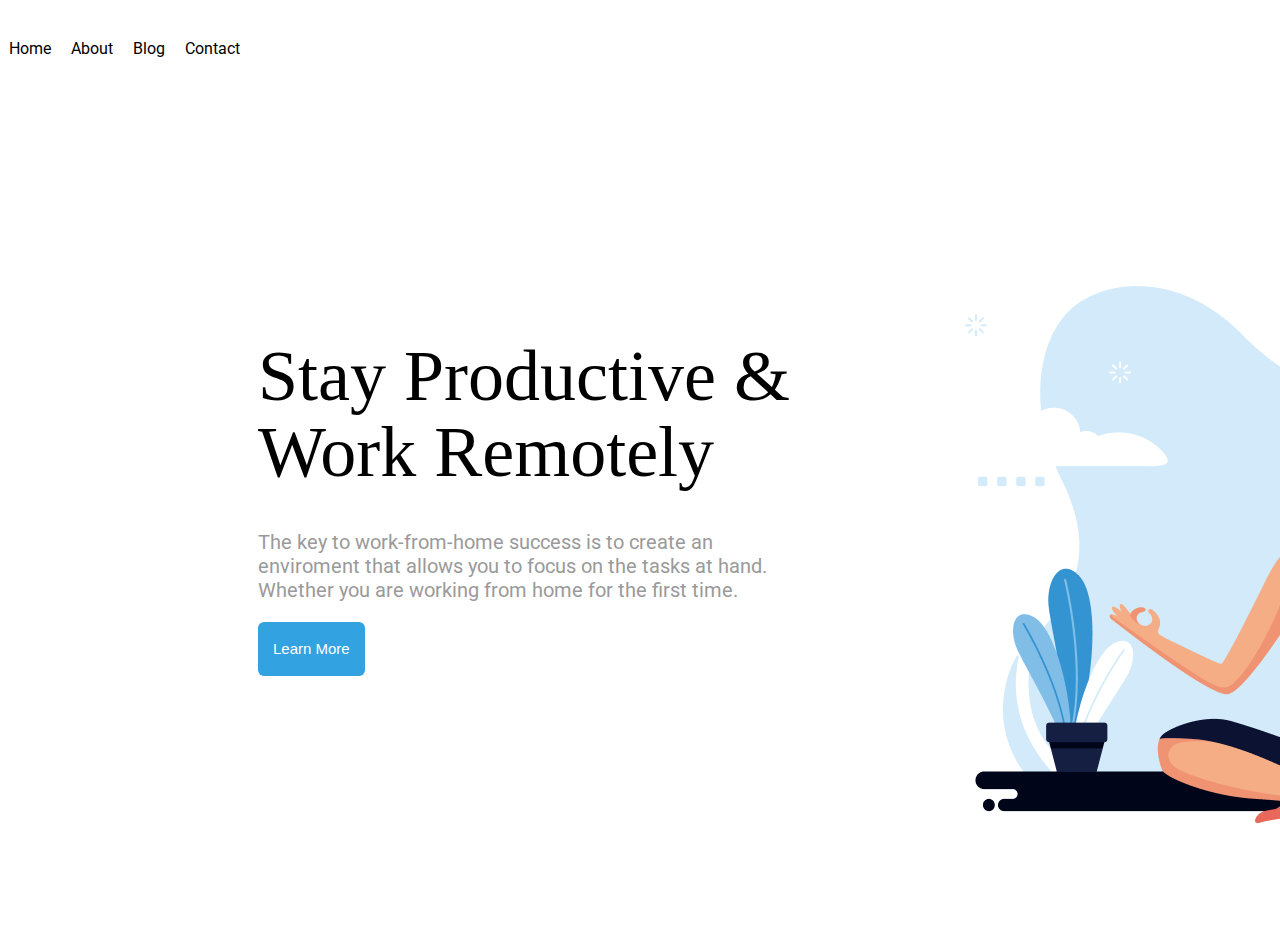
==== hw_kulchunska_5/index.html @ 0925a018 "5" ====
<!DOCTYPE html>
<html lang="en">
<head>
    <meta charset="UTF-8">
    <meta http-equiv="X-UA-Compatible" content="IE=edge">
    <meta name="viewport" content="width=device-width, initial-scale=1.0">
    <title>Digits</title>

    <link rel="preconnect" href="https://fonts.gstatic.com">
    <link href="https://fonts.googleapis.com/css2?family=Roboto&display=swap" rel="stylesheet">
    <link href="css/main.css" rel="stylesheet">
    <link href="css/reset.css" rel="stylesheet">
</head>
<body>
    <div class="header">
        <div class="container">
            <div class="header_ineer">
                <a class="header_logo_link" href="index.html">
                    <img class="header_logo-img" src="img/logo.png" alt="#">
                </a>
                    <ul class="header_menu">
                        <li class="header_menu_item"><a href="#">Home</a></li>
                        <li class="header_menu_item"><a href="#">About</a></li>
                        <li class="header_menu_item"><a href="#">Blog</a></li>
                        <li class="header_menu_item"><a href="#">Contact</a></li>
                        </ul>  
                        <li class="header_menu_item_sign"><a href="#">Sign in</a></li>
                        <button class="header_sign_in">Sign up</button> 
                        <!--Не получається зробити кнопку правильного розміру. Зменшила ширину, тоді логотип налазить на текст, а кнопка у правильному форматі. Збільшила ширину, то вже кнопка лагає. Сама себе запутала.Тому відправляю так Вам на розгляд.-->
                    </div>
                </div>
            </div>
        </div>
        <div class="hero">
            <div class="container_j">
                <div class="hero_inner">
                    <p class="hero_title">
                        Stay Productive &<br>Work Remotely
                    </p>
                    <p class="hero_text">
                        The key to work-from-home success is to create an<br> 
                        enviroment that allows you to focus on the tasks at hand.<br> Whether you are working from home for the first time.
                    </p>
                    
                <button class="hero__btn-more">
                    Learn More
                </button>
            </div>
                <div class="img">
                     <img src="img/Frame.png" alt="meditasion">
                </div>
                
            </div>
        </div>

                
    
</body>
</html>
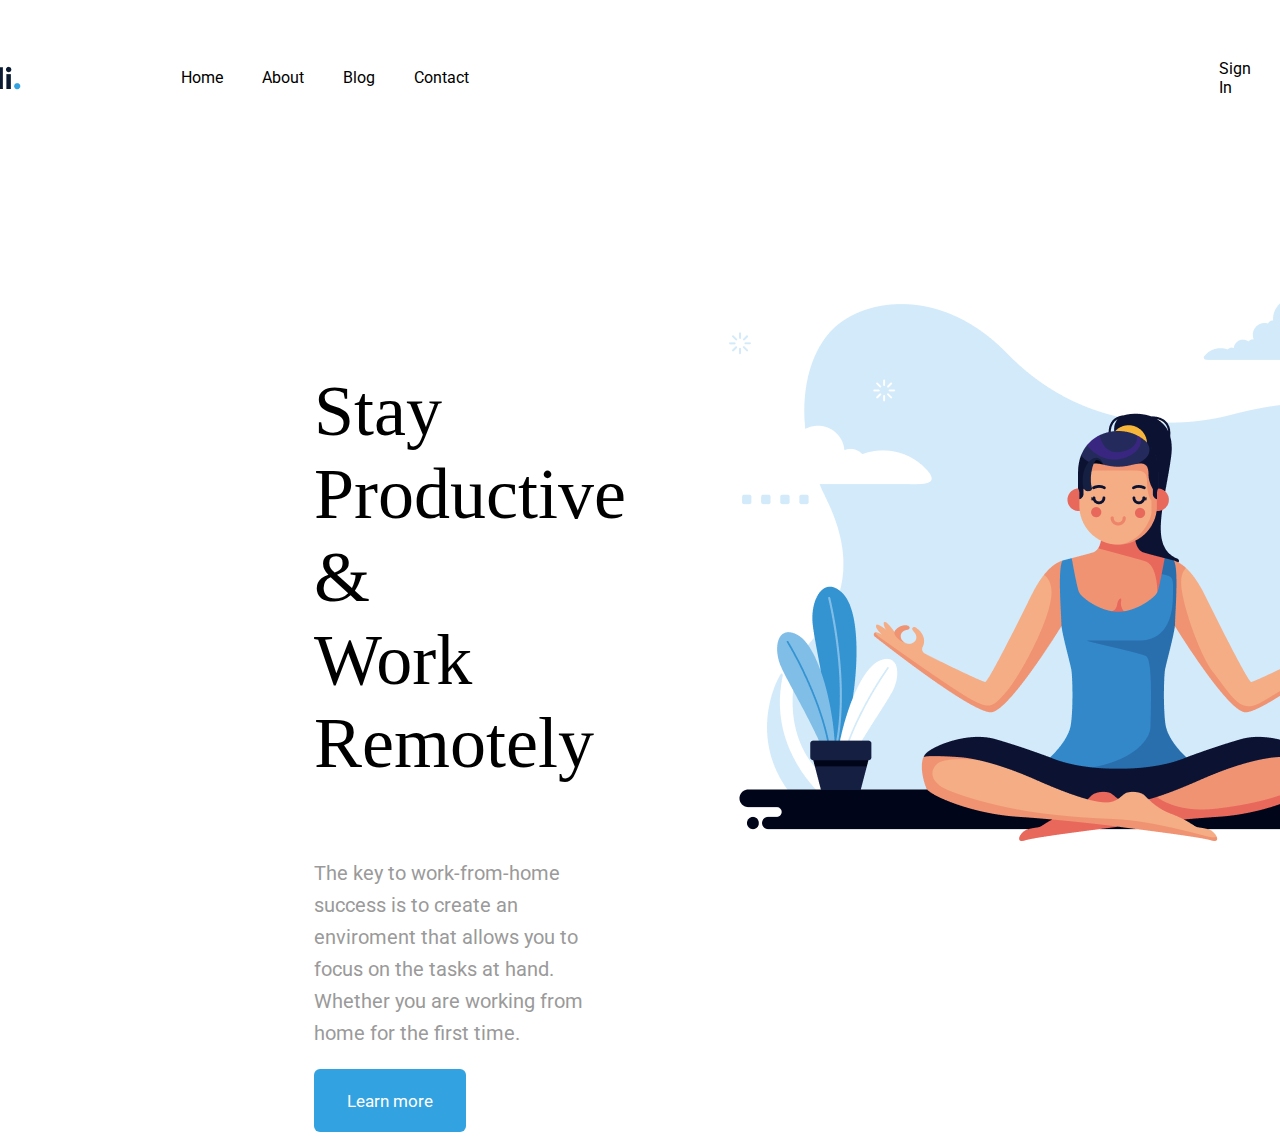
==== commit c4798466: "hw5" ====
--- a/hw_kulchunska_5/index.html
+++ b/hw_kulchunska_5/index.html
@@ -9,51 +9,41 @@
     <link rel="preconnect" href="https://fonts.gstatic.com">
     <link href="https://fonts.googleapis.com/css2?family=Roboto&display=swap" rel="stylesheet">
     <link href="css/main.css" rel="stylesheet">
-    <link href="css/reset.css" rel="stylesheet">
 </head>
 <body>
+    <!-- HEADER -->
+
     <div class="header">
         <div class="container">
-            <div class="header_ineer">
-                <a class="header_logo_link" href="index.html">
-                    <img class="header_logo-img" src="img/logo.png" alt="#">
+            <div class="header__ineer">
+                <a class="header__logo_link" href="index.html">
+                    <img class="header__logo-img" src="img/logo.png" alt="#">
                 </a>
                     <ul class="header_menu">
-                        <li class="header_menu_item"><a href="#">Home</a></li>
-                        <li class="header_menu_item"><a href="#">About</a></li>
-                        <li class="header_menu_item"><a href="#">Blog</a></li>
-                        <li class="header_menu_item"><a href="#">Contact</a></li>
-                        </ul>  
-                        <li class="header_menu_item_sign"><a href="#">Sign in</a></li>
-                        <button class="header_sign_in">Sign up</button> 
-                        <!--Не получається зробити кнопку правильного розміру. Зменшила ширину, тоді логотип налазить на текст, а кнопка у правильному форматі. Збільшила ширину, то вже кнопка лагає. Сама себе запутала.Тому відправляю так Вам на розгляд.-->
-                    </div>
+                        <li class="header__menu_item"><a href="#">Home</a></li>
+                        <li class="header__menu_item"><a href="#">About</a></li>
+                        <li class="header__menu_item"><a href="#">Blog</a></li>
+                        <li class="header__menu_item"><a href="#">Contact</a></li>
+                          </ul>
+                        <a href="#" class="header__link_in">Sign In</a>
+                        <button class="header__sign_up">Sign up</button> 
+                        </div>
                 </div>
             </div>
-        </div>
-        <div class="hero">
-            <div class="container_j">
-                <div class="hero_inner">
-                    <p class="hero_title">
-                        Stay Productive &<br>Work Remotely
-                    </p>
-                    <p class="hero_text">
-                        The key to work-from-home success is to create an<br> 
-                        enviroment that allows you to focus on the tasks at hand.<br> Whether you are working from home for the first time.
-                    </p>
-                    
-                <button class="hero__btn-more">
-                    Learn More
-                </button>
-            </div>
-                <div class="img">
-                     <img src="img/Frame.png" alt="meditasion">
-                </div>
-                
-            </div>
-        </div>
-
-                
-    
+    <!-- CONTENT -->
+                <div class="hero__inner">
+                    <div class="hero__content">
+                        <p class="hero__text">Stay Productive & <br>
+                            Work Remotely</p>
+                                <p class="hero__title">
+                                    The key to work-from-home success is to create an<br>
+enviroment that allows you to focus on the tasks at hand.<br> Whether you are working from home for the first time.
+                                </p>
+                                <button class="learn_more">Learn more</button>
+                               </div> 
+                               <div class="hero__tittle_img">
+                            <img class="frame_img" src="img/Frame1.png">
+                        </div>        
+                        </div>
 </body>
 </html>--- a/hw_kulchunska_5/css/main.css
+++ b/hw_kulchunska_5/css/main.css
@@ -0,0 +1,128 @@
+* {
+    box-sizing: border-box;
+}
+
+ul {
+    list-style: none;
+}
+
+a {
+    text-decoration: none;
+    color:inherit;
+}
+
+.header {
+    margin-top: 48px;
+}
+
+.container {
+    max-width: 1600px;
+    margin: 0 auto;
+}
+
+.header__ineer {
+    display: flex;
+    justify-content: center;
+    align-items: center;
+    font-size: 16px;
+    font-family: Roboto;    
+}
+
+
+
+.header__logo_link {
+    margin-right: 120px;
+    display: flex;
+}
+.header_menu {
+    display: flex;
+    margin-right: 750px;
+}
+
+.header__menu_item {
+    margin-right: 39px;
+}
+
+.header__menu_item:last-child {
+    margin-right: 0;
+}
+
+.header__link_in {
+    margin-right: 40px;    
+}
+
+.header__sign_up {
+    /* text */
+    font-size: 16px;
+    line-height: 24px;
+    color: white;
+    cursor: pointer;
+    
+
+    /* button */
+    background: #33A2E0;
+    border-radius: 6px;
+    border: 0;
+    top: 30px;
+    width: 120px;
+    height: 59.65px;   
+}
+
+.header__sign_up:hover {
+    background: #056ba7;
+    transition: all .3s;
+}
+
+/*Hero*/
+
+.hero__inner {
+    display: flex;
+    position: relative;
+    padding: 190px 88px 0px 146px;   
+}
+
+.hero__content {
+    padding: 0px 88px 0px 160px;
+}
+.hero__text {
+    color:black;
+    font-family: Ramaraja;
+    font-size: 72px;       
+}
+
+.hero__title {
+    
+    color: #9A9A9A;
+    font-family: Roboto;
+    font-size: 20px;
+    line-height: 32px;     
+}
+
+
+
+
+.learn_more {
+    width: 152px;
+    height: 63.82px;
+    color: white;
+    left: 146px; 
+    cursor: pointer;
+    border: 0;
+    font-size: 17px;
+    line-height: 32px;
+    background-color: #33A2E0; 
+    border-radius: 6px;
+    font-style: normal;
+    font-family: Roboto;
+    outline: none;   
+}
+
+.learn_more:hover {
+    background: #056ba7;
+    transition: all .3s;
+}
+
+    
+
+
+
